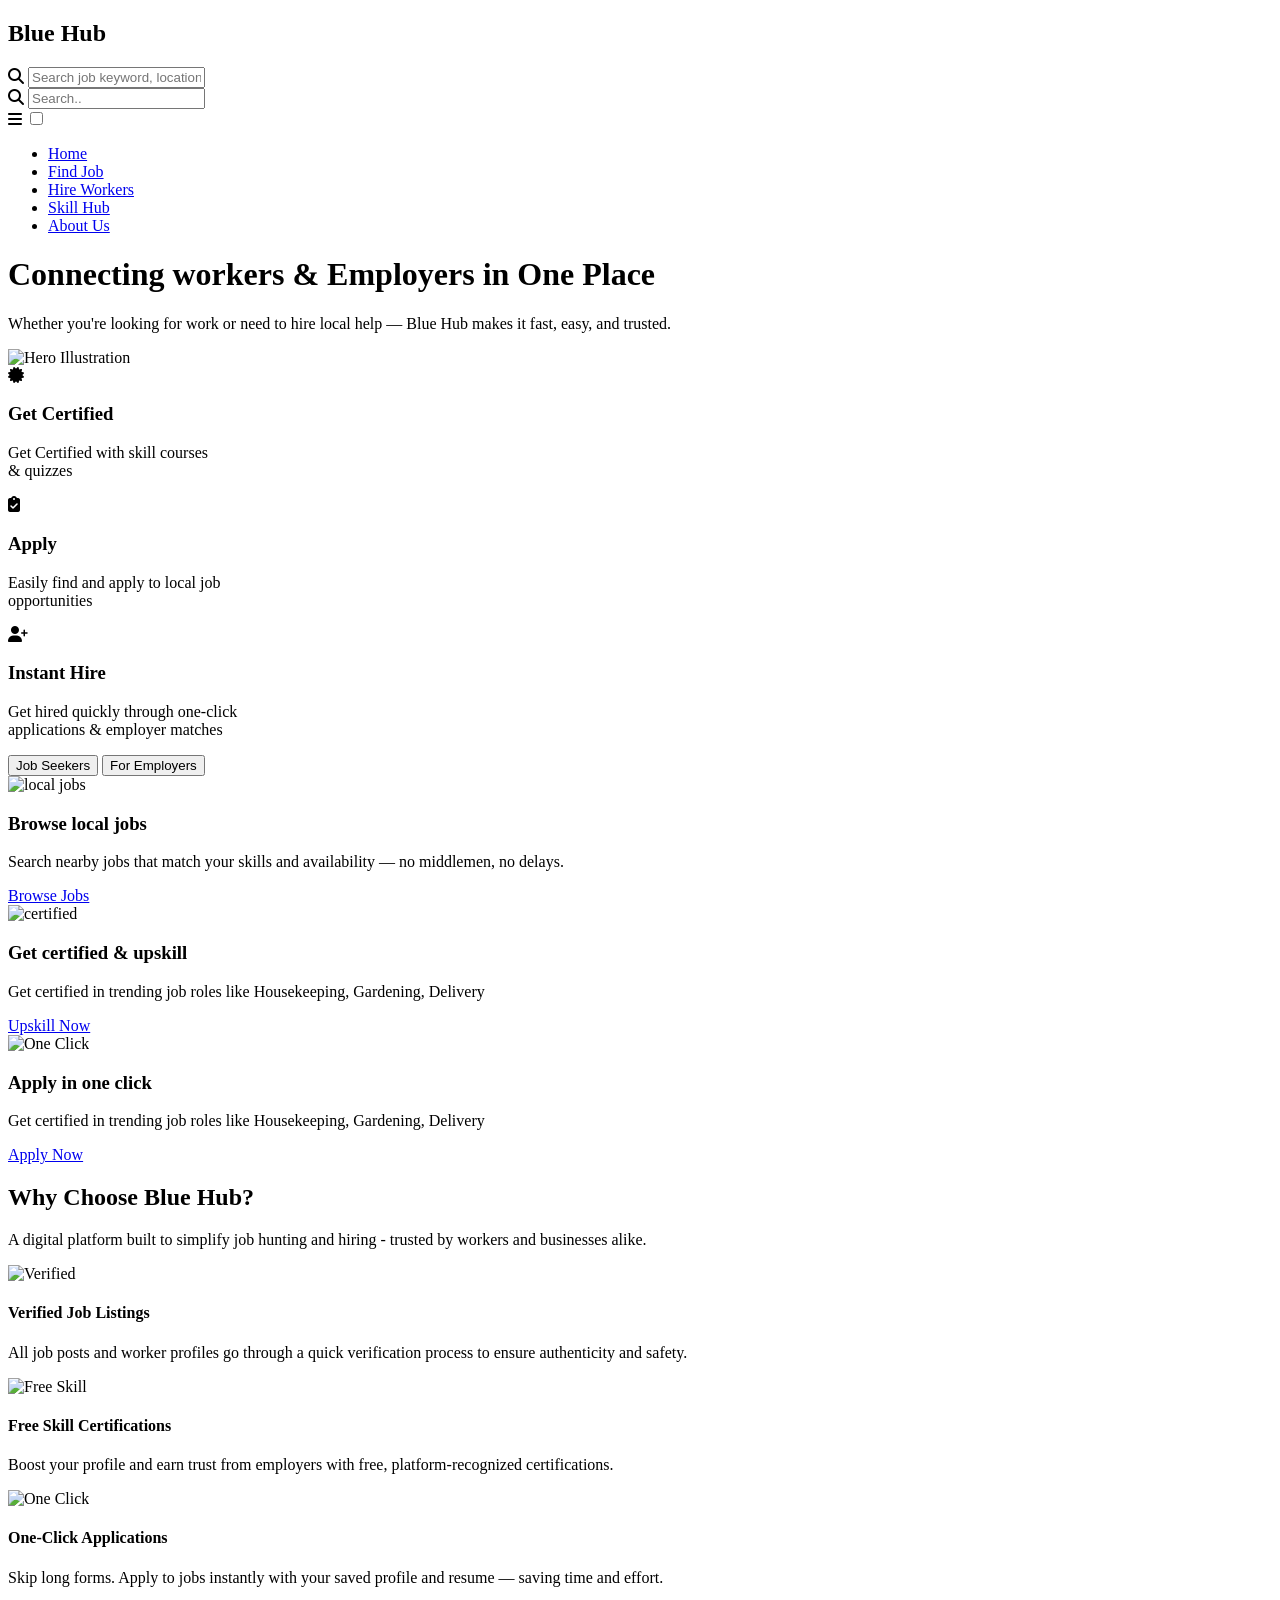
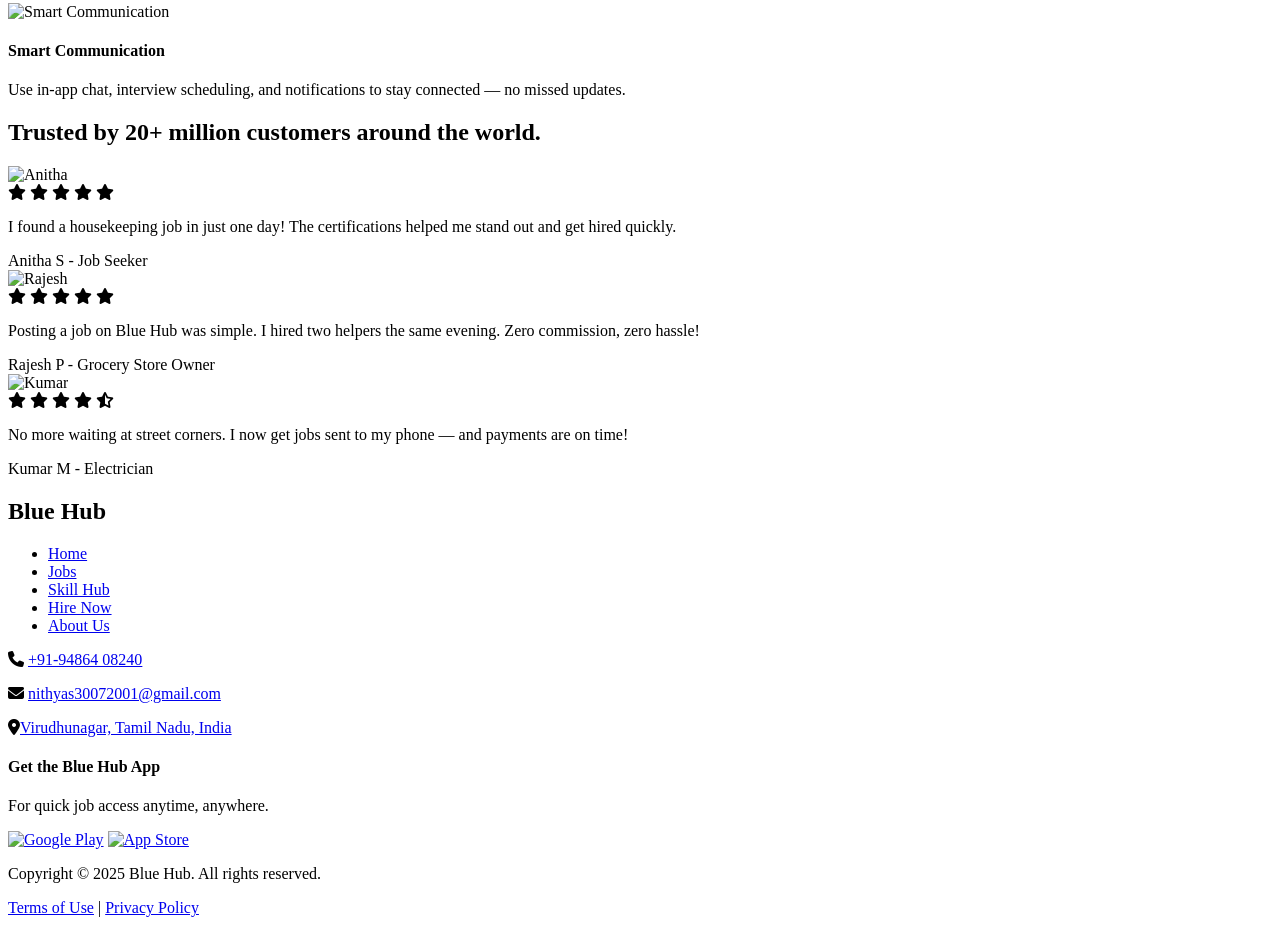
==== index.html @ 9ada6f5f "Add files via upload" ====
<!DOCTYPE html>
<html lang="en">

<head>
  <meta charset="UTF-8" />
  <meta name="viewport" content="width=device-width, initial-scale=1.0" />
  <title>Blue Hub - Home</title>
  <link rel="shortcut icon" href="./images/logo.png" type="image/x-icon" />
  <link rel="stylesheet" href="./css/style.css" />
  <link rel="stylesheet" href="./css/home.css" />
  <link rel="stylesheet" href="https://cdnjs.cloudflare.com/ajax/libs/font-awesome/6.7.2/css/all.min.css" />

</head>

<body>
  <header>
    <div class="wrapper">
      <!-- <nav class="navbar">
        <h1>Blue <span>Hub</span></h1>

        <label for="nav-btn" class="nav-icon">
          <i class="fas fa-bars"></i>
        </label>
        <input type="checkbox" id="nav-btn" />

        <ul class="nav-links">
          <li><a href="./index.html" class="active">Home</a></li>
          <li><a href="./job.html">Find Job</a></li>
          <li><a href="./hire.html">Hire Workers</a></li>
          <li><a href="./skill.html">Skill Hub</a></li>
          <li><a href="./about.html">About Us</a></li>
        </ul>
      </nav> -->

      <!-- <section class="search-box">        
        <form class="search-bar">
          <div class="input-wrapper">
            <i class="fa-solid fa-magnifying-glass"></i>
            <input type="text" placeholder="      Search job keyword, location" required name="HomeKey" />
          </div>
        </form>
      </section> -->


      <nav class="navbar">
        <!-- Left : Logo -->

        <div class="nav-left">
          <h1>Blue <span>Hub</span></h1>
        </div>

        <!-- Center: Search bar (desktop only) -->

        <form class="nav-search-desktop">
          <i class="fa-solid fa-magnifying-glass"></i>
          <input type="text" placeholder="Search job keyword, location" />
        </form>

        <!-- Right: Search icon & hamburger icon (mobile only) -->



        <!-- <div class="nav-icons">         -->

        <div class="nav-search-icon">
          <i class="fa-solid fa-magnifying-glass nav-search-icon"></i>
          <input type="text" placeholder="Search.." />

        </div>

        <label for="nav-btn" class="nav-icon">
          <i class="fas fa-bars"></i>
        </label>

        <input type="checkbox" id="nav-btn" />

        <!-- </div> -->

        <!-- Right: Menu -->
        <ul class="nav-links">
          <li><a href="./index.html" class="active">Home</a></li>
          <li><a href="./find-job.html">Find Job</a></li>
          <li><a href="./hire-workers.html">Hire Workers</a></li>
          <li><a href="./skill-hub.html">Skill Hub</a></li>
          <li><a href="./about-us.html">About Us</a></li>
        </ul>



      </nav>

      <!-- <section class="search-box"> -->
      <!-- <form class="search-bar">
          
                    <input type="text" placeholder="search job keyword, location" required name="HomeKey" />
          <button type="submit">Search</button>
        </form> -->
      <!-- <form class="search-bar">
          <div class="input-wrapper">
            <i class="fa-solid fa-magnifying-glass"></i>
            <input type="text" placeholder="     Search job keyword, location" required name="HomeKey" />
          </div>
          <button type="submit">Search</button>
        </form> -->
      <!-- <form class="search-bar">
          <div class="input-wrapper">
            <i class="fa-solid fa-magnifying-glass"></i>
            <input type="text" placeholder="      Search job keyword, location" required name="HomeKey" />
          </div>
        </form>
      </section> -->

      <div id="banner">
        <div class="left_banner">
          <h1>Connecting workers & Employers in One Place</h1>
          <p>
            Whether you're looking for work or need to hire local help — Blue Hub makes it fast, easy, and trusted.
          </p>
        </div>

        <div class="right_banner">
          <img src="./images/hero.png" alt="Hero Illustration" class="hero-img" />
        </div>
      </div>
    </div>
  </header>

  <!-- Highlights -->
  <section class="info-highlights">
    <div class="wrapper">
      <div class="highlight-box">
        <i class="fa-solid fa-certificate"></i>
        <h3 >Get Certified</h3>
        <p>Get Certified with skill courses<br>& quizzes</p>
      </div>
      <div class="highlight-box">
        <i class="fa-solid fa-clipboard-check"></i>
        <h3>Apply</h3>
        <p>Easily find and apply to local job<br>opportunities</p>
      </div>
      <div class="highlight-box">
        <i class="fa-solid fa-user-plus"></i>
        <h3>Instant Hire</h3>
        <p>Get hired quickly through one-click<br>applications & employer matches</p>
      </div>
    </div>
  </section>

  <section class="hire-find">



    <!-- Toggle Buttons -->
    <div class="user-toggle">
      <button type="submit" class="toggle-btn active">Job Seekers</button>
      <button type="submit" class="toggle-btn">For Employers</button>
    </div>

    <!-- Feature Section -->
    <div class="wrapper">
      <section class="feature-cards">
        <div class="feature-card large">
          <div class="feature-card-img">
            <img src="./images/join-us.svg" alt="local jobs" />
          </div>
          <div class="feature-card-text">
            <h3>Browse local jobs</h3>
            <p>Search nearby jobs that match your skills and availability — no middlemen, no delays.</p>
            <a href="#" class="primary-btn">Browse Jobs</a>
          </div>
        </div>

        <div class="feature-grid">
          <div class="feature-card">
            <div class="feature-card-img">
              <img src="./images/f-certified.png" alt="certified" />
            </div>
            <div class="feature-card-text">
              <h3>Get certified & upskill</h3>
              <p>Get certified in trending job roles like Housekeeping, Gardening, Delivery</p>
              <a href="#" class="primary-btn">Upskill Now</a>
            </div>

          </div>
          <div class="feature-card">
            <div class="feature-card-img">
              <img src="./images/f-job.png" alt="One Click" />
            </div>
            <div class="feature-card-text">
              <h3>Apply in one click</h3>
              <p>Get certified in trending job roles like Housekeeping, Gardening, Delivery</p>
              <a href="#" class="primary-btn">Apply Now</a>
            </div>

          </div>
        </div>
      </section>
    </div>
  </section>

  <!-- Why Choose Section -->
  <section class="why-choose">
    <div class="wrapper">
      <h2>Why Choose Blue Hub?</h2>
      <p>A digital platform built to simplify job hunting and hiring - trusted by workers and businesses alike.</p>
      <div class="reasons">
        <div class="reason-box">
          <img src="./images/verified.png" alt="Verified" />
          <h4>Verified Job Listings</h4>
          <p>All job posts and worker profiles go through a quick verification process to ensure authenticity and
            safety.</p>
        </div>
        <div class="reason-box">
          <img src="./images/certificate.png" alt="Free Skill" />
          <h4>Free Skill Certifications</h4>
          <p>Boost your profile and earn trust from employers with free, platform-recognized certifications.</p>
        </div>
        <div class="reason-box">
          <img src="./images/click.png" alt="One Click" />
          <h4>One-Click Applications</h4>
          <p>Skip long forms. Apply to jobs instantly with your saved profile and resume — saving time and effort.</p>
        </div>
        <div class="reason-box">
          <img src="./images/chat.png" alt="Smart Communication" />
          <h4>Smart Communication</h4>
          <p>Use in-app chat, interview scheduling, and notifications to stay connected — no missed updates.</p>
        </div>
      </div>
    </div>
  </section>

  <!-- Testimonials -->
  <section class="testimonials">
    <div class="wrapper">
      <h2>Trusted by 20+ million customers around the world.</h2>
      <div class="testimonial-grid">
        <div class="testimonial-card">
          <div class="testimonial-header">
            <img src="./images/user_1.jpeg" alt="Anitha" />
            <div class="stars">
              <i class="fa-solid fa-star"></i>
              <i class="fa-solid fa-star"></i>
              <i class="fa-solid fa-star"></i>
              <i class="fa-solid fa-star"></i>
              <i class="fa-solid fa-star"></i>
            </div>
          </div>
          <p>I found a housekeeping job in just one day! The certifications helped me stand out and get hired quickly.
          </p>
          <div class="testimonial-name">Anitha S - Job Seeker</div>
        </div>

        <div class="testimonial-card">
          <div class="testimonial-header">
            <img src="./images/user_2.jpeg" alt="Rajesh" />
            <div class="stars">
              <i class="fa-solid fa-star"></i>
              <i class="fa-solid fa-star"></i>
              <i class="fa-solid fa-star"></i>
              <i class="fa-solid fa-star"></i>
              <i class="fa-solid fa-star"></i>
            </div>
          </div>
          <p>Posting a job on Blue Hub was simple. I hired two helpers the same evening. Zero commission, zero hassle!
          </p>
          <div class="testimonial-name">Rajesh P - Grocery Store Owner</div>
        </div>

        <div class="testimonial-card">
          <div class="testimonial-header">
            <img src="./images/user_3.jpg" alt="Kumar" />
            <div class="stars">
              <i class="fa-solid fa-star"></i>
              <i class="fa-solid fa-star"></i>
              <i class="fa-solid fa-star"></i>
              <i class="fa-solid fa-star"></i>
              <i class="fa-solid fa-star-half-stroke"></i>
            </div>
          </div>
          <p>No more waiting at street corners. I now get jobs sent to my phone — and payments are on time!</p>
          <div class="testimonial-name">Kumar M - Electrician</div>
        </div>
      </div>
    </div>
  </section>

   <!-- Footer -->
   <footer class="site-footer">
    <div class="wrapper">
      <div class="footer-grid">
        <div class="footer-brand">
          <h2>Blue <span>Hub</span></h2>
          <ul>
            <li><a href="./index.html">Home</a></li>
            <li><a href="./job.html">Jobs</a></li>
            <li><a href="./skill.html">Skill Hub</a></li>
            <li><a href="./hire.html">Hire Now</a></li>
            <li><a href="./about.html">About Us</a></li>
          </ul>
        </div>
        <div class="footer-contact">
          <p><i class="fa-solid fa-phone"></i> <a href="tel:+919486408240" target="_blank">+91-94864 08240</a></p>
          <p><i class="fa-solid fa-envelope"></i> <a
              href="mailto:nithyas30072001@gmail.com" target="_blank">nithyas30072001@gmail.com</a></p>
          <p><i class="fa-solid fa-location-dot"></i><a href="https://maps.app.goo.gl/eNavv5DZZDkEPpbL9" target="_blank">Virudhunagar,
              Tamil Nadu, India</a></p>
        </div>
        <div class="footer-app">
          <h4>Get the Blue Hub App</h4>
          <p>For quick job access anytime, anywhere.</p>
          <div class="store-buttons">
            <a href="https://play.google.com/store/apps?hl=en" target="_blank"><img src="./images/g_play.png" alt="Google Play"></a>
            <a href="https://www.apple.com/in/app-store/" target="_blank"><img src="./images/app-store.png" alt="App Store"></a>
          </div>
        </div>
      </div>
      <div class="footer-bottom">
        <p>Copyright © 2025 Blue Hub. All rights reserved.</p>
        <p><a href="#">Terms of Use</a> | <a href="#">Privacy Policy</a></p>
      </div>
    </div>
  </footer>

</body>

</html>
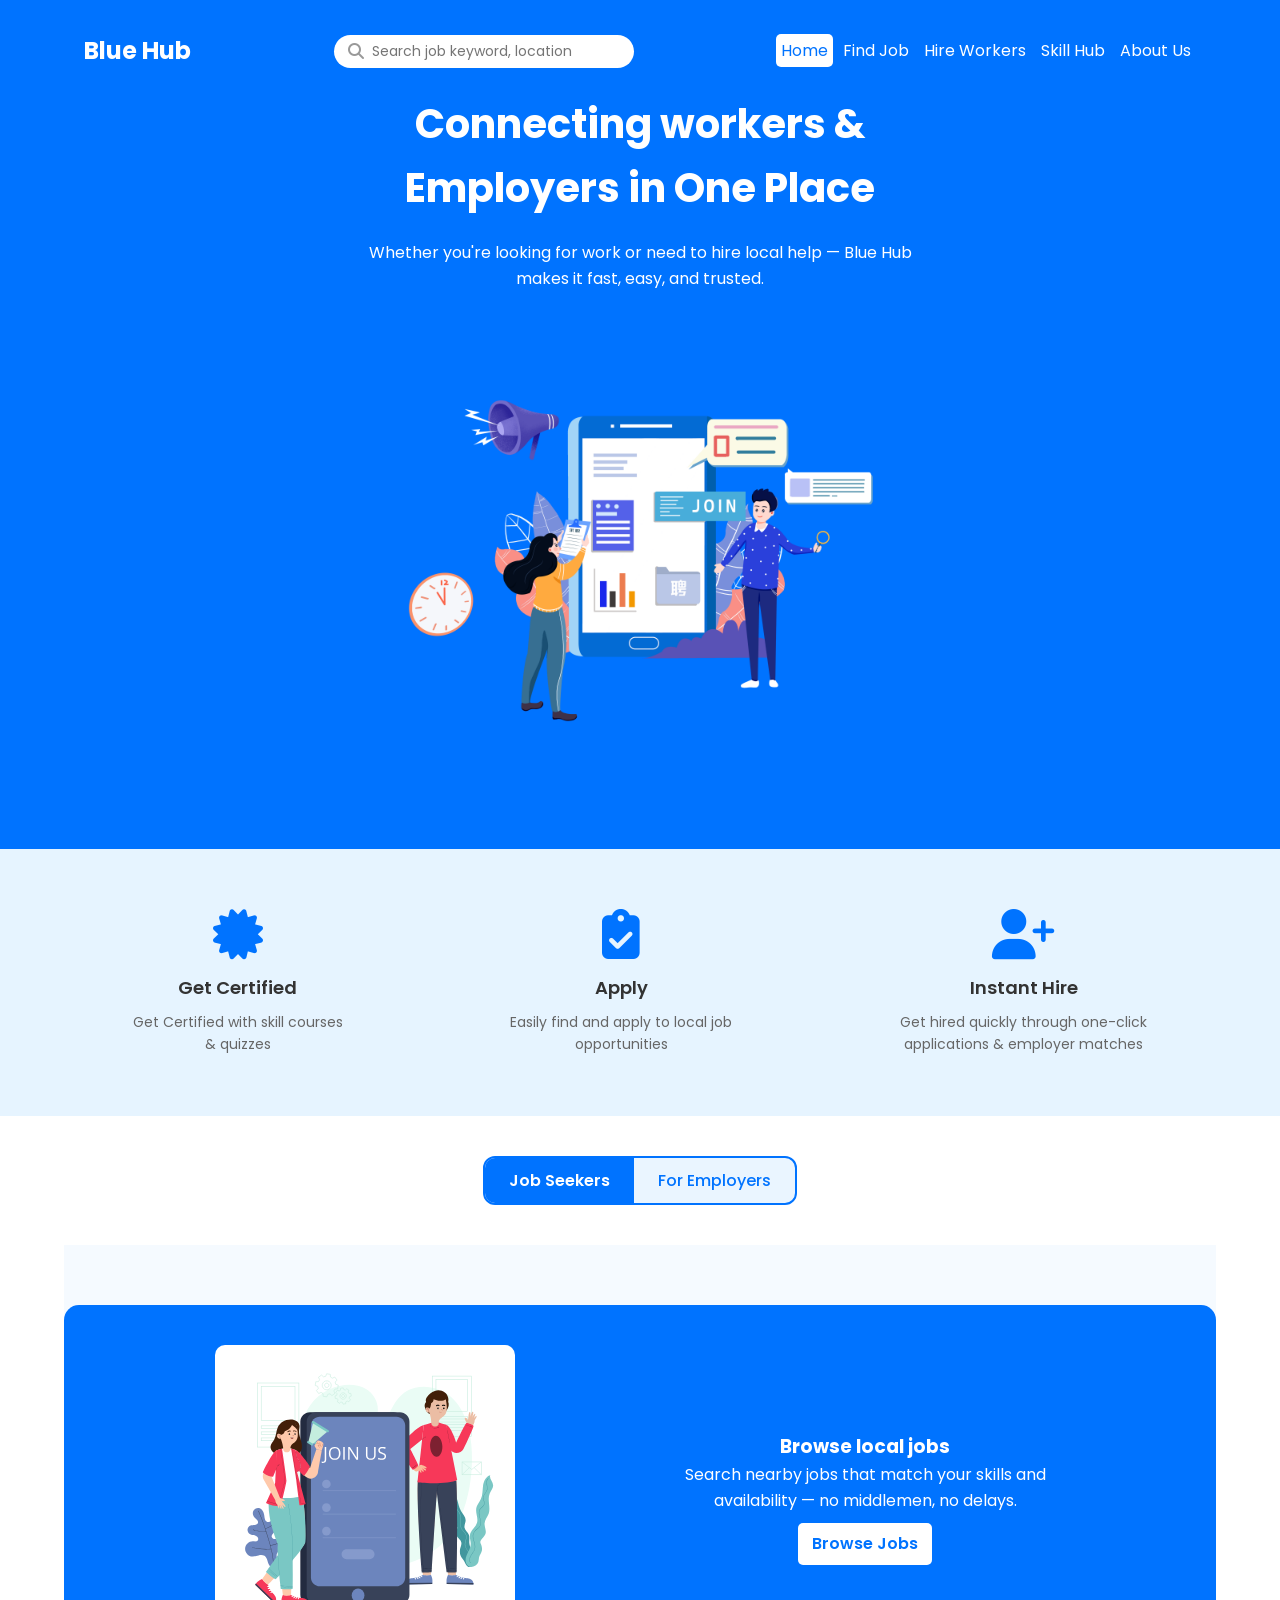
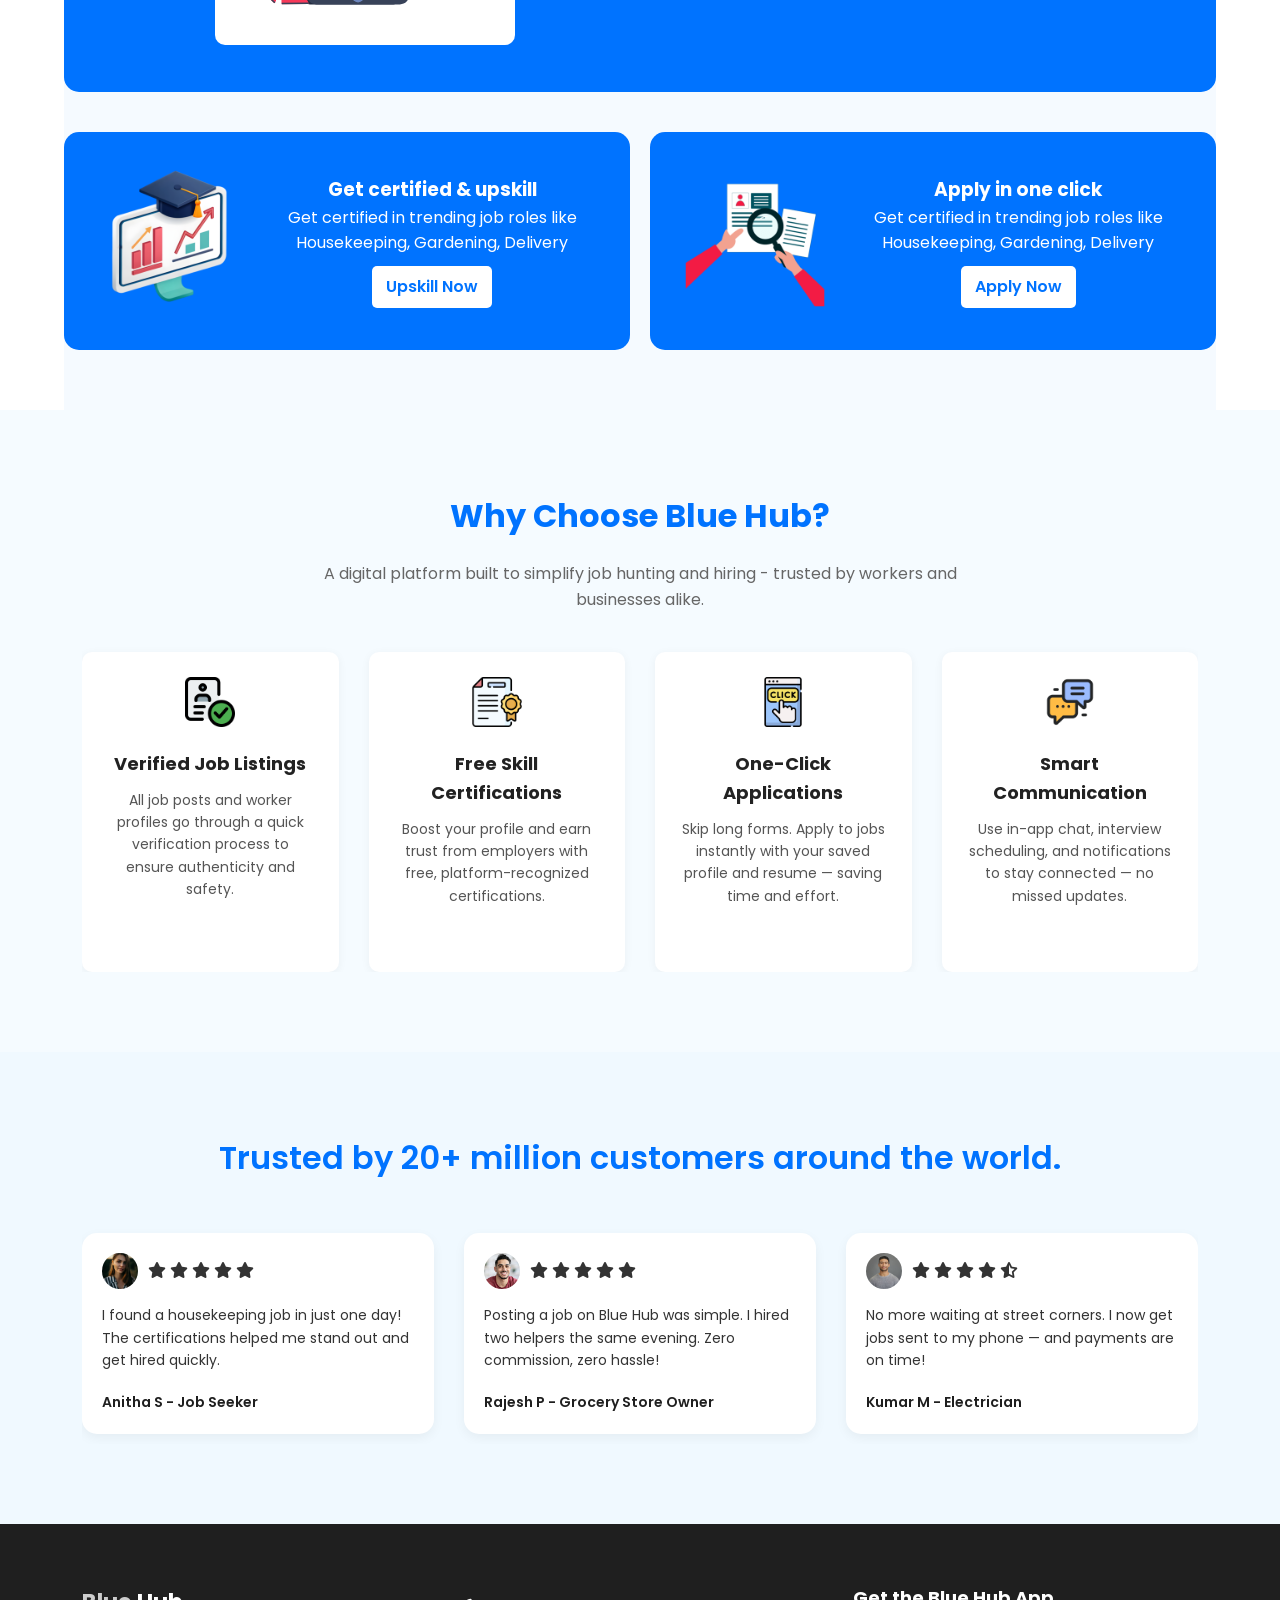
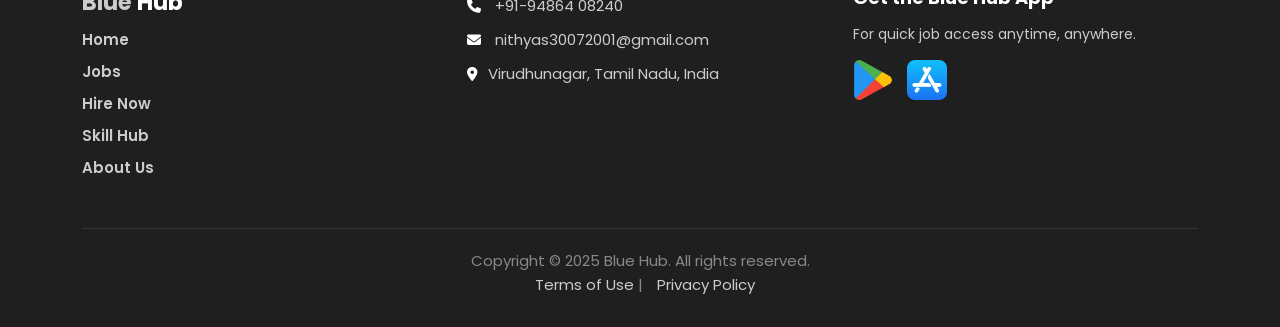
==== commit 6765011b: "Updated Bluehub" ====
--- a/index.html
+++ b/index.html
@@ -15,32 +15,6 @@
 <body>
   <header>
     <div class="wrapper">
-      <!-- <nav class="navbar">
-        <h1>Blue <span>Hub</span></h1>
-
-        <label for="nav-btn" class="nav-icon">
-          <i class="fas fa-bars"></i>
-        </label>
-        <input type="checkbox" id="nav-btn" />
-
-        <ul class="nav-links">
-          <li><a href="./index.html" class="active">Home</a></li>
-          <li><a href="./job.html">Find Job</a></li>
-          <li><a href="./hire.html">Hire Workers</a></li>
-          <li><a href="./skill.html">Skill Hub</a></li>
-          <li><a href="./about.html">About Us</a></li>
-        </ul>
-      </nav> -->
-
-      <!-- <section class="search-box">        
-        <form class="search-bar">
-          <div class="input-wrapper">
-            <i class="fa-solid fa-magnifying-glass"></i>
-            <input type="text" placeholder="      Search job keyword, location" required name="HomeKey" />
-          </div>
-        </form>
-      </section> -->
-
 
       <nav class="navbar">
         <!-- Left : Logo -->
@@ -56,16 +30,10 @@
           <input type="text" placeholder="Search job keyword, location" />
         </form>
 
-        <!-- Right: Search icon & hamburger icon (mobile only) -->
-
-
-
-        <!-- <div class="nav-icons">         -->
-
+        <!-- Center: Search bar & Icon (mobile only) -->
         <div class="nav-search-icon">
           <i class="fa-solid fa-magnifying-glass nav-search-icon"></i>
           <input type="text" placeholder="Search.." />
-
         </div>
 
         <label for="nav-btn" class="nav-icon">
@@ -74,9 +42,8 @@
 
         <input type="checkbox" id="nav-btn" />
 
-        <!-- </div> -->
-
         <!-- Right: Menu -->
+
         <ul class="nav-links">
           <li><a href="./index.html" class="active">Home</a></li>
           <li><a href="./find-job.html">Find Job</a></li>
@@ -85,30 +52,11 @@
           <li><a href="./about-us.html">About Us</a></li>
         </ul>
 
-
+        
 
       </nav>
 
-      <!-- <section class="search-box"> -->
-      <!-- <form class="search-bar">
-          
-                    <input type="text" placeholder="search job keyword, location" required name="HomeKey" />
-          <button type="submit">Search</button>
-        </form> -->
-      <!-- <form class="search-bar">
-          <div class="input-wrapper">
-            <i class="fa-solid fa-magnifying-glass"></i>
-            <input type="text" placeholder="     Search job keyword, location" required name="HomeKey" />
-          </div>
-          <button type="submit">Search</button>
-        </form> -->
-      <!-- <form class="search-bar">
-          <div class="input-wrapper">
-            <i class="fa-solid fa-magnifying-glass"></i>
-            <input type="text" placeholder="      Search job keyword, location" required name="HomeKey" />
-          </div>
-        </form>
-      </section> -->
+      <!-- Banner Section -->
 
       <div id="banner">
         <div class="left_banner">
@@ -130,7 +78,7 @@
     <div class="wrapper">
       <div class="highlight-box">
         <i class="fa-solid fa-certificate"></i>
-        <h3 >Get Certified</h3>
+        <h3>Get Certified</h3>
         <p>Get Certified with skill courses<br>& quizzes</p>
       </div>
       <div class="highlight-box">
@@ -201,8 +149,8 @@
   <!-- Why Choose Section -->
   <section class="why-choose">
     <div class="wrapper">
-      <h2>Why Choose Blue Hub?</h2>
-      <p>A digital platform built to simplify job hunting and hiring - trusted by workers and businesses alike.</p>
+      <h2 class="sec-head">Why Choose Blue Hub?</h2>
+      <p class="sub-para">A digital platform built to simplify job hunting and hiring - trusted by workers and businesses alike.</p>
       <div class="reasons">
         <div class="reason-box">
           <img src="./images/verified.png" alt="Verified" />
@@ -232,7 +180,7 @@
   <!-- Testimonials -->
   <section class="testimonials">
     <div class="wrapper">
-      <h2>Trusted by 20+ million customers around the world.</h2>
+      <h2  class="sec-head">Trusted by 20+ million customers around the world.</h2>
       <div class="testimonial-grid">
         <div class="testimonial-card">
           <div class="testimonial-header">
@@ -284,33 +232,36 @@
     </div>
   </section>
 
-   <!-- Footer -->
-   <footer class="site-footer">
+  <!-- Footer -->
+  <footer class="site-footer">
     <div class="wrapper">
       <div class="footer-grid">
         <div class="footer-brand">
           <h2>Blue <span>Hub</span></h2>
           <ul>
             <li><a href="./index.html">Home</a></li>
-            <li><a href="./job.html">Jobs</a></li>
-            <li><a href="./skill.html">Skill Hub</a></li>
-            <li><a href="./hire.html">Hire Now</a></li>
-            <li><a href="./about.html">About Us</a></li>
+            <li><a href="./find-job.html">Jobs</a></li>           
+            <li><a href="./hire-workers.html">Hire Now</a></li>
+            <li><a href="./skill-hub.html">Skill Hub</a></li>
+            <li><a href="./about-us.html">About Us</a></li>
           </ul>
         </div>
         <div class="footer-contact">
           <p><i class="fa-solid fa-phone"></i> <a href="tel:+919486408240" target="_blank">+91-94864 08240</a></p>
-          <p><i class="fa-solid fa-envelope"></i> <a
-              href="mailto:nithyas30072001@gmail.com" target="_blank">nithyas30072001@gmail.com</a></p>
-          <p><i class="fa-solid fa-location-dot"></i><a href="https://maps.app.goo.gl/eNavv5DZZDkEPpbL9" target="_blank">Virudhunagar,
+          <p><i class="fa-solid fa-envelope"></i> <a href="mailto:nithyas30072001@gmail.com"
+              target="_blank">nithyas30072001@gmail.com</a></p>
+          <p><i class="fa-solid fa-location-dot"></i><a href="https://maps.app.goo.gl/eNavv5DZZDkEPpbL9"
+              target="_blank">Virudhunagar,
               Tamil Nadu, India</a></p>
         </div>
         <div class="footer-app">
           <h4>Get the Blue Hub App</h4>
           <p>For quick job access anytime, anywhere.</p>
           <div class="store-buttons">
-            <a href="https://play.google.com/store/apps?hl=en" target="_blank"><img src="./images/g_play.png" alt="Google Play"></a>
-            <a href="https://www.apple.com/in/app-store/" target="_blank"><img src="./images/app-store.png" alt="App Store"></a>
+            <a href="https://play.google.com/store/apps?hl=en" target="_blank"><img src="./images/g_play.png"
+                alt="Google Play"></a>
+            <a href="https://www.apple.com/in/app-store/" target="_blank"><img src="./images/app-store.png"
+                alt="App Store"></a>
           </div>
         </div>
       </div>
--- a/css/style.css
+++ b/css/style.css
@@ -0,0 +1,688 @@
+@import url("https://fonts.googleapis.com/css2?family=Poppins:wght@300;400;600;700&display=swap");
+
+:root {
+    --blue: #0073ff;
+    --light-blue: #e6f0ff;
+    --white: #ffffff;
+    --dark: #1f1f1f;
+    --gray: #f8f8f8;
+    --text-color: #333;
+    --text-color-light: #666;
+    --border-radius: 5px;
+    --shadow: rgba(0, 0, 0, 0.1);
+    --font-size: 16px;
+    --max-width: 1200px;
+
+    --fs-10: 10px;
+    --fs-12: 12px;
+    --fs-14: 14px;
+    --fs-16: 16px;
+    --fs-18: 18px;
+    --fs-20: 20px;
+    --fs-22: 22px;
+    --fs-24: 24px;
+    --fs-32: 32px;
+    --fs-40: 40px;
+    --fw-300: 300;
+    --fw-400: 400;
+    --fw-600: 600;
+    --fw-700: 700;
+}
+
+* {
+    margin: 0;
+    padding: 0;
+    box-sizing: border-box;
+    font-family: 'Poppins', sans-serif;
+}
+
+body {
+    width: 100%;
+    overflow-x: hidden;
+    background-color: var(--white);
+    color: var(--text-color);
+    line-height: 1.6;
+}
+
+.wrapper {
+    width: 90%;
+    max-width: var(--max-width);
+    margin: auto;
+    overflow-x: hidden;
+}
+
+a {
+    text-decoration: none;
+    color: var(--blue);
+    transition: all 0.3s ease;
+}
+
+a:hover {
+    color: var(--dark);
+}
+
+/* Header and Navigation */
+header {
+    background-color: var(--blue);
+    color: var(--white);
+    padding: 20px 0 60px;
+    position: relative;
+    overflow-x: hidden;
+}
+
+/* Navbar */
+.navbar {
+    display: flex;
+    justify-content: space-between;
+    align-items: center;
+    background: #0073ff;
+    padding: 12px 20px;
+    /* position: relative; */
+    flex-wrap: wrap;
+}
+
+/* Logo */
+.nav-left h1 {
+    color: white;
+    font-size: 24px;
+    margin: 0;
+    white-space: nowrap;
+}
+
+.nav-search-icon {
+    display: flex;
+    /* align-items: left; */
+    /* justify-content: flex-start; */
+    background: white;
+    border-radius: 50px;
+    padding: 4px 0px;
+    max-width: 300px;
+    flex: 1;
+    /* margin: 0 20px; */
+}
+
+.nav-search-icon i {
+    color: var(--blue);
+    margin-right: 0;
+    /* margin-right: 2px; */
+}
+
+.nav-search-icon input {
+    border: none;
+    background-color: #ffffff;
+    outline: none;
+    font-size: 14px;
+    width: 80%;
+    height: auto;
+    margin-left: 0;
+}
+
+
+/* Desktop Search Bar (centered) */
+.nav-search-desktop {
+    display: flex;
+    align-items: center;
+    background: white;
+    border-radius: 50px;
+    padding: 6px 14px;
+    max-width: 300px;
+    flex: 1;
+    margin: 0 20px;
+}
+
+.nav-search-desktop i {
+    color: #999;
+    margin-right: 8px;
+}
+
+.nav-search-desktop input {
+    border: none;
+    outline: none;
+    font-size: 14px;
+    width: 100%;
+}
+
+
+.nav-icon,
+#nav-btn,
+.nav-search-icon {
+    display: none;
+
+}
+
+nav .navbar {
+    display: flex;
+    align-items: center;
+    gap: 5px;
+}
+
+.navbar ul {
+    display: flex;
+    list-style: none;
+    font-size: var(--fs-16);
+    gap: 5px;
+}
+
+.navbar ul li a {
+    color: var(--white);
+    width: auto;
+    padding: 5px 5px;
+    border-radius: var(--border-radius);
+    transition: all 0.3s ease;
+}
+
+.navbar ul a.active {
+    background-color: var(--white);
+    color: var(--blue);
+}
+
+/* Responsive */
+@media (max-width: 768px) {
+
+    /* Hide desktop nav & search */
+    .nav-search-desktop {
+        display: none;
+    }
+
+    /* Show icons on mobile */
+    .nav-icon,
+    .nav-search-icon {
+        display: block;
+    }
+
+    .navbar {
+        display: flex;
+        overflow-x: hidden;
+    }
+
+    .navbar .nav-links {
+        display: flex;
+        list-style: none;
+        gap: 20px;
+        font-size: var(--fs-12);
+        margin: 10px;
+        position: absolute;
+        flex-direction: column;
+        align-items: end;
+        top: 85px;
+        right: -100%;
+        background-color: var(--blue);
+        box-shadow: 0px 0px 10px var(--shadow);
+        width: 100%;
+        margin: 0px;
+        padding: 20px 0px;
+        transition-duration: 0.7s;
+        overflow: hidden;
+    }
+
+    .navbar ul a {
+        padding: 10px 20px;
+        color: var(--white);
+        font-size: var(--fs-16);
+    }
+
+    .navbar ul li {
+        margin-right: 10%;
+    }
+
+    #nav-btn:checked~ul {
+        right: 0px;
+    }
+
+    #banner .left_banner h1 {
+        margin-top: 20px;
+        font-size: var(--fs-32);
+    }
+
+    .nav-search-icon {
+        display: flex;
+        align-items: left;
+        align-content: flex-start;
+        justify-content: left;
+        background: white;
+        border-radius: 50px;
+        padding: 6px 14px;
+        flex: 1;
+        margin: 0 20px;
+    }
+
+    .nav-search-icon i {
+        color: #999;
+        margin-left: 8px;
+        /* margin-right: 8px; */
+    }
+
+    .nav-search-icon input {
+        border: none;
+        outline: none;
+        background-color: transparent;
+        font-size: var(--fs-12);
+        width: 60%;
+        /* margin-right: 8px; */
+    }
+
+
+}
+
+@media (max-width: 425px) {
+
+    #banner .left_banner h1 {
+        margin-top: 20px;
+        font-size: var(--fs-24);
+    }
+
+    #banner .left_banner p {
+        font-size: var(--fs-14);
+    }
+
+    .nav-search-icon input {
+        /* display: none; */
+        width: 50px;
+        font-size: var(--fs-12);
+        height: auto;
+    }
+
+    .nav-search-icon {
+        display: flex;
+        align-items: center;
+        background: white;
+        border-radius: 50px;
+        padding: 6px 14px;
+        flex: 1;
+        margin: 0 20px;
+    }
+
+    .nav-search-icon i {
+        color: #999;
+        margin-left: 8px;
+        margin-right: 8px;
+    }
+
+    .nav-search-icon input {
+        border: none;
+        outline: none;
+        background-color: transparent;
+        font-size: var(--fs-12);
+        width: 60%;
+        margin-right: 8px;
+    }
+
+    .navbar .nav-left h1 {
+        font-size: var(--fs-18);
+    }
+
+    .nav-search-icon i {
+        display: block;
+    }
+
+    .nav-search-icon {
+        width: 10px;
+        padding: 4px 0px;
+    }
+
+}
+
+
+.hero-img {
+    width: 100%;
+    max-width: 600px;
+    height: auto;
+    border-radius: 10px;
+}
+
+/* .search-bar {
+    display: flex;
+    justify-content: center;
+    padding: 20px;
+  }
+  
+  .input-wrapper {
+    position: relative;
+    width: 100%;
+    max-width: 600px;
+  }
+  
+  .input-wrapper i {
+    position: absolute;
+    top: 50%;
+    left: 14px;
+    transform: translateY(-50%);
+    color: #888;
+    font-size: 16px;
+    
+  }
+  
+  .input-wrapper input {
+    width: 100%;
+    padding: 12px 16px 12px 42px;
+    font-size: 16px;
+    color: var(--text-color-light);
+    border-radius: 8px;
+    border: none;
+    outline: none;
+    box-shadow: 0 2px 5px rgba(0, 0, 0, 0.1);
+  }
+  
+  
+  @media (max-width: 600px) {
+    .search-bar {
+      flex-direction: column;
+      align-items: stretch;
+    }
+
+    .input-wrapper input {
+
+        font-size: 10px;
+        padding: 20px 0;;
+    }
+    .input-wrapper input::placeholder {
+        color: transparent;
+      }
+  }
+   */
+
+
+#banner {
+    display: flex;
+    flex-wrap: wrap;
+    align-items: center;
+    align-content: center;
+    margin: 10px 0;
+    justify-content: space-between;
+    gap: 40px;
+}
+
+#banner .left_banner {
+    max-width: 550px;
+    text-align: center;
+    display: flex;
+    flex-direction: column;
+    align-items: center;
+    justify-content: center;
+    gap: 10px;
+    margin: 0 auto;
+}
+
+#banner .right_banner {
+    width: 90%;
+    max-width: 600px;
+    text-align: center;
+    margin: 10px auto;
+}
+
+#banner .btn-banner {
+    padding: 12px 20px;
+    background-color: var(--white);
+    /* color: var(--white); */
+    border: none;
+    border-radius: var(--border-radius);
+    font-size: var(--fs-16);
+    font-weight: var(--fw-600);
+    cursor: pointer;
+    transition: all 0.3s ease;
+}
+
+#banner .btn-banner a {
+    color: var(--blue);
+    text-decoration: none;
+}
+
+#banner h1 {
+    font-size: var(--fs-40);
+    font-weight: var(--fw-700);
+    margin-bottom: 10px;
+}
+
+#banner p {
+    font-size: var(--fs-16);
+    max-width: 600px;
+    margin-bottom: 20px;
+}
+
+#banner .left_banner p {
+    font-size: var(--fs-16);
+    max-width: 600px;
+    margin-bottom: 20px;
+}
+
+#banner .right_banner img {
+    width: 100%;
+    max-width: 600px;
+    height: auto;
+    border-radius: 10px;
+}
+
+.search-box {
+    display: flex;
+    align-items: center;
+    justify-content: center;
+    gap: 10px;
+}
+
+.search-bar {
+    width: 70%;
+    display: flex;
+    gap: 10px;
+    flex-wrap: wrap;
+}
+
+.search-bar input {
+    flex: 1;
+    padding: 10px;
+    border: none;
+    border-radius: var(--border-radius);
+}
+
+.search-bar button {
+    padding: 10px 20px;
+    background-color: var(--dark);
+    color: var(--white);
+    border: none;
+    border-radius: var(--border-radius);
+    cursor: pointer;
+    transition: 0.3s;
+}
+
+.search-bar button:hover {
+    transform: scale(1.05);
+}
+
+
+/* Feature Cards */
+/* .feature-cards {
+    background-color: #f5faff;
+    padding: 60px 0;
+    display: flex;
+    flex-direction: column;
+    gap: 40px;
+}
+
+.feature-card.large {
+    background-color: #0073ff;
+    color: #fff;
+    padding: 40px 20px;
+    border-radius: 15px;
+    display: flex;
+    flex-wrap: wrap;
+    justify-content: space-evenly;
+    align-items: center;
+    gap: 20px;
+}
+
+.feature-card.large .feature-card-img img {
+    width: 300px;
+    height: auto;
+    border-radius: 10px;
+}
+
+.feature-card.large .feature-card-text {
+    max-width: 400px;
+}
+
+.feature-grid {
+    display: grid;
+    grid-template-columns: repeat(auto-fit, minmax(240px, 1fr));
+    gap: 20px;
+}
+
+.feature-card {
+    background-color: #0073ff;
+    color: #fff;
+    padding: 30px;
+    border-radius: 15px;
+    display: flex;
+    flex-direction: row;
+    gap: 20px;
+    align-items: center;
+    flex-wrap: wrap;
+}
+
+.feature-card-text {
+    flex: 1;
+    text-align: center;
+}
+
+.feature-card-img img {
+    width: 150px;
+    height: auto;
+    border-radius: 10px;
+} */
+
+
+/* Global */
+.primary-btn {
+    display: inline-block;
+    margin-top: 10px;
+    padding: 8px 14px;
+    background-color: #fff;
+    color: #0073ff;
+    border: none;
+    border-radius: 5px;
+    font-weight: 600;
+    text-align: center;
+    transition: 0.3s;
+}
+
+.primary-btn:hover {
+    background-color: #e6f0ff;
+}
+
+.sec-head {
+    font-size: 28px;
+    color: var(--blue);
+    font-weight: 600;
+    margin-bottom: 5px;
+}
+
+.sub-para {
+    font-size: 16px;
+    color: var(--text-color-light);
+    margin-bottom: 50px;
+}
+
+
+
+/* Footer */
+.site-footer {
+    background-color: var(--dark);
+    color: #ccc;
+    padding: 60px 20px 30px;
+    font-size: 15px;
+}
+
+.footer-grid {
+    display: grid;
+    grid-template-columns: repeat(auto-fit, minmax(250px, 1fr));
+    gap: 40px;
+    margin-bottom: 40px;
+}
+
+.footer-brand h2 span {
+    color: #fff;
+}
+
+.footer-brand ul {
+    list-style: none;
+    padding: 0;
+}
+
+.footer-brand ul li a {
+    color: #ccc;
+    margin: 8px 0;
+    display: block;
+    font-weight: 600;
+    text-decoration: none;
+}
+
+.footer-brand ul li a:hover {
+    color: #fff;
+}
+
+.footer-contact p {
+    margin: 10px 0;
+}
+
+.footer-contact i {
+    margin-right: 10px;
+    color: var(--blue);
+}
+
+.footer-app h4 {
+    font-size: 18px;
+    color: #fff;
+    margin-bottom: 10px;
+}
+
+.footer-app p {
+    color: #ccc;
+    font-size: 14px;
+    margin-bottom: 15px;
+}
+
+.store-buttons a img {
+    height: 40px;
+    margin-right: 10px;
+    transition: transform 0.3s ease;
+}
+
+.store-buttons a img:hover {
+    transform: scale(1.05);
+}
+
+.footer-bottom {
+    border-top: 1px solid rgba(255, 255, 255, 0.1);
+    padding-top: 20px;
+    text-align: center;
+    color: #888;
+}
+
+.footer-contact a {
+    color: #ccc;
+    text-decoration: none;
+}
+
+.footer-contact a:hover {
+    text-decoration: underline;
+}
+
+.footer-contact i {
+    color: var(--white);
+    font-size: 14px;
+}
+
+.footer-bottom a {
+    color: #ccc;
+    margin-left: 10px;
+    text-decoration: none;
+}
+
+.footer-bottom a:hover {
+    text-decoration: underline;
+}
+
+@media screen and (max-width: 450px) {
+    .sec-head {
+        font-size: 20px;
+    }
+
+}
--- a/css/home.css
+++ b/css/home.css
@@ -0,0 +1,351 @@
+
+/* Info Highlights */
+.info-highlights {
+    background-color: #e6f4ff;
+    padding: 60px 0;
+}
+
+.info-highlights .wrapper {
+    display: flex;
+    justify-content: space-around;
+    align-items: center;
+    flex-wrap: wrap;
+    gap: 30px;
+    text-align: center;
+}
+
+.highlight-box {
+    max-width: 300px;
+}
+
+.highlight-box i {
+    font-size: 50px;
+    color: var(--blue);
+    margin-bottom: 15px;
+}
+
+.highlight-box h3 {
+    font-size: 18px;
+    font-weight: 600;
+    margin-bottom: 8px;
+    color: var(--text-color);
+}
+
+.highlight-box p {
+    font-size: 14px;
+    color: var(--text-color-light);
+}
+
+
+
+
+
+/* Feature Cards */
+.feature-cards {
+    background-color: #f5faff;
+    padding: 60px 0;
+    display: flex;
+    flex-direction: column;
+    gap: 40px;
+}
+
+.feature-card.large {
+    background-color: #0073ff;
+    color: #fff;
+    padding: 40px 20px;
+    border-radius: 15px;
+    display: flex;
+    flex-wrap: wrap;
+    justify-content: space-evenly;
+    align-items: center;
+    gap: 20px;
+}
+
+.feature-card.large .feature-card-img img {
+    width: 300px;
+    height: auto;
+    border-radius: 10px;
+}
+
+.feature-card.large .feature-card-text {
+    max-width: 400px;
+}
+
+.feature-grid {
+    display: grid;
+    grid-template-columns: repeat(auto-fit, minmax(240px, 1fr));
+    gap: 20px;
+}
+
+.feature-card {
+    background-color: #0073ff;
+    color: #fff;
+    padding: 30px;
+    border-radius: 15px;
+    display: flex;
+    flex-direction: row;
+    gap: 20px;
+    align-items: center;
+    flex-wrap: wrap;
+}
+
+.feature-card-text {
+    flex: 1;
+    text-align: center;
+}
+
+.feature-card-img img {
+    width: 150px;
+    height: auto;
+    border-radius: 10px;
+    margin: auto 0;
+    
+}
+
+
+/* Toggle Buttons */
+.user-toggle {
+    display: flex;
+    justify-content: center;
+    gap: 0;
+    background: #eaf5ff;
+    border: 2px solid #0073ff;
+    border-radius: 12px;
+    width: fit-content;
+    margin: 40px auto;
+    overflow: hidden;
+}
+
+.toggle-btn {
+    padding: 10px 24px;
+    background: transparent;
+    border: none;
+    font-weight: 500;
+    font-size: 16px;
+    color: #0073ff;
+    cursor: pointer;
+}
+
+.toggle-btn.active {
+    background: #0073ff;
+    color: #fff;
+    font-weight: 600;
+    width: auto;
+}
+
+@media (max-width: 768px) {
+    .feature-cards .large {
+        flex-direction: column;
+        align-items: center;
+    }
+
+    .feature-card.large .feature-card-img img {
+        width: 80%;
+        display: flex;
+        justify-content: center;
+        align-items: center;
+        margin: 0 auto;
+        max-width: 300px;
+        min-width: 200px;
+    }
+
+    .feature-card.large .feature-card-text {
+        max-width: 100%;
+    }
+
+    .feature-cards h3 {
+        font-size: 20px;
+    }
+
+    .feature-cards p {
+        font-size: 14px;
+    }
+
+    .feature-card-img {
+        display: flex;
+        justify-content: center;
+        align-items: center;
+        margin: auto 0;
+    }
+
+    .feature-card-img img {
+       
+        width: 100%;
+        max-width: 150px;
+        min-width: 100px;
+    }
+
+    .feature-card-text {
+        text-align: center;
+    }
+
+    .feature-card {
+        flex-direction: column;
+        align-items: center;
+    }
+.feature-card-text{
+        text-align: center;
+    }
+
+    .feature-card-img {
+        display: flex;
+        justify-content: center;
+        align-items: center;
+        margin: auto 0;
+    }
+
+    .feature-card-img img {
+        width: 100%;
+        max-width: 150px;
+        min-width: 100px;
+    }
+
+    .feature-cards .feature-card-text {
+        text-align: center;
+       
+        display: flex;
+        flex-direction: column;
+        gap: 20px;
+}
+
+    .feature-cards .feature-grid {
+        grid-template-columns: repeat(auto-fit, minmax(200px, 1fr));
+    }
+}
+
+@media (max-width: 425px) {
+    .toggle-btn {
+        padding: 8px 10px;
+        background: transparent;
+        border: none;
+        font-weight: 500;
+        font-size: 14px;
+        color: #0073ff;
+        cursor: pointer;
+    }
+
+    .feature-cards p {
+        display: none;
+    }
+
+}
+
+/* Why Choose */
+.why-choose {
+    background-color: #f5fbff;
+    padding: 80px 20px;
+    text-align: center;
+}
+
+.why-choose h2 {
+    font-size: var(--fs-32);
+    font-weight: var(--fw-700);
+    color: var(--blue);
+    margin-bottom: 20px;
+}
+
+.why-choose p {
+    font-size: var(--fs-16);
+    color: var(--text-color-light);
+    max-width: 700px;
+    margin: 0 auto 40px;
+}
+
+.reasons {
+    display: grid;
+    grid-template-columns: repeat(auto-fit, minmax(250px, 1fr));
+    gap: 30px;
+}
+
+.reason-box {
+    background: #fff;
+    padding: 25px;
+    border-radius: 10px;
+    box-shadow: 0 2px 10px rgba(0, 0, 0, 0.05);
+    transition: transform 0.3s;
+}
+
+.reason-box:hover {
+    transform: translateY(-5px);
+}
+
+.reason-box img {
+    width: 50px;
+    margin-bottom: 15px;
+}
+
+.reason-box h4 {
+    font-size: 18px;
+    margin-bottom: 10px;
+    color: #222;
+}
+
+.reason-box p {
+    font-size: 14px;
+    color: #555;
+}
+
+/* Testimonials */
+.testimonials {
+    background-color: #f0f9ff;
+    padding: 80px 20px;
+    text-align: center;
+    margin-top: 30px 0;
+    width: 100%;
+}
+
+.testimonials h2 {
+    font-size: var(--fs-32);
+    color: var(--blue);
+    margin-bottom: 40px;
+}
+
+.testimonial-grid {
+    display: grid;
+    width: 100%;
+    grid-template-columns: repeat(auto-fit, minmax(280px, 1fr));
+    gap: 30px;
+}
+
+.testimonial-card {
+    width: 100%;
+    background: #ffffff;
+    padding: 20px;
+    border-radius: 15px;
+    box-shadow: 0 4px 12px rgba(0, 0, 0, 0.05);
+    text-align: left;
+    margin: 10px 0;
+}
+
+.testimonial-header {
+    display: flex;
+    align-items: center;
+    margin-bottom: 15px;
+}
+
+.testimonial-header img {
+    width: 36px;
+    height: 36px;
+    border-radius: 50%;
+    margin-right: 10px;
+    object-fit: cover;
+}
+
+.testimonial-card p {
+    font-size: 14px;
+    margin-bottom: 20px;
+    color: var(--text-color);
+}
+
+.testimonial-name {
+    font-size: 14px;
+    font-weight: 600;
+    color: var(--dark);
+}
+
+@media screen and (max-width: 768px) {
+    .testimonial-grid {
+        grid-template-columns: repeat(auto-fit, minmax(200px, 1fr));
+    }   
+    
+}
